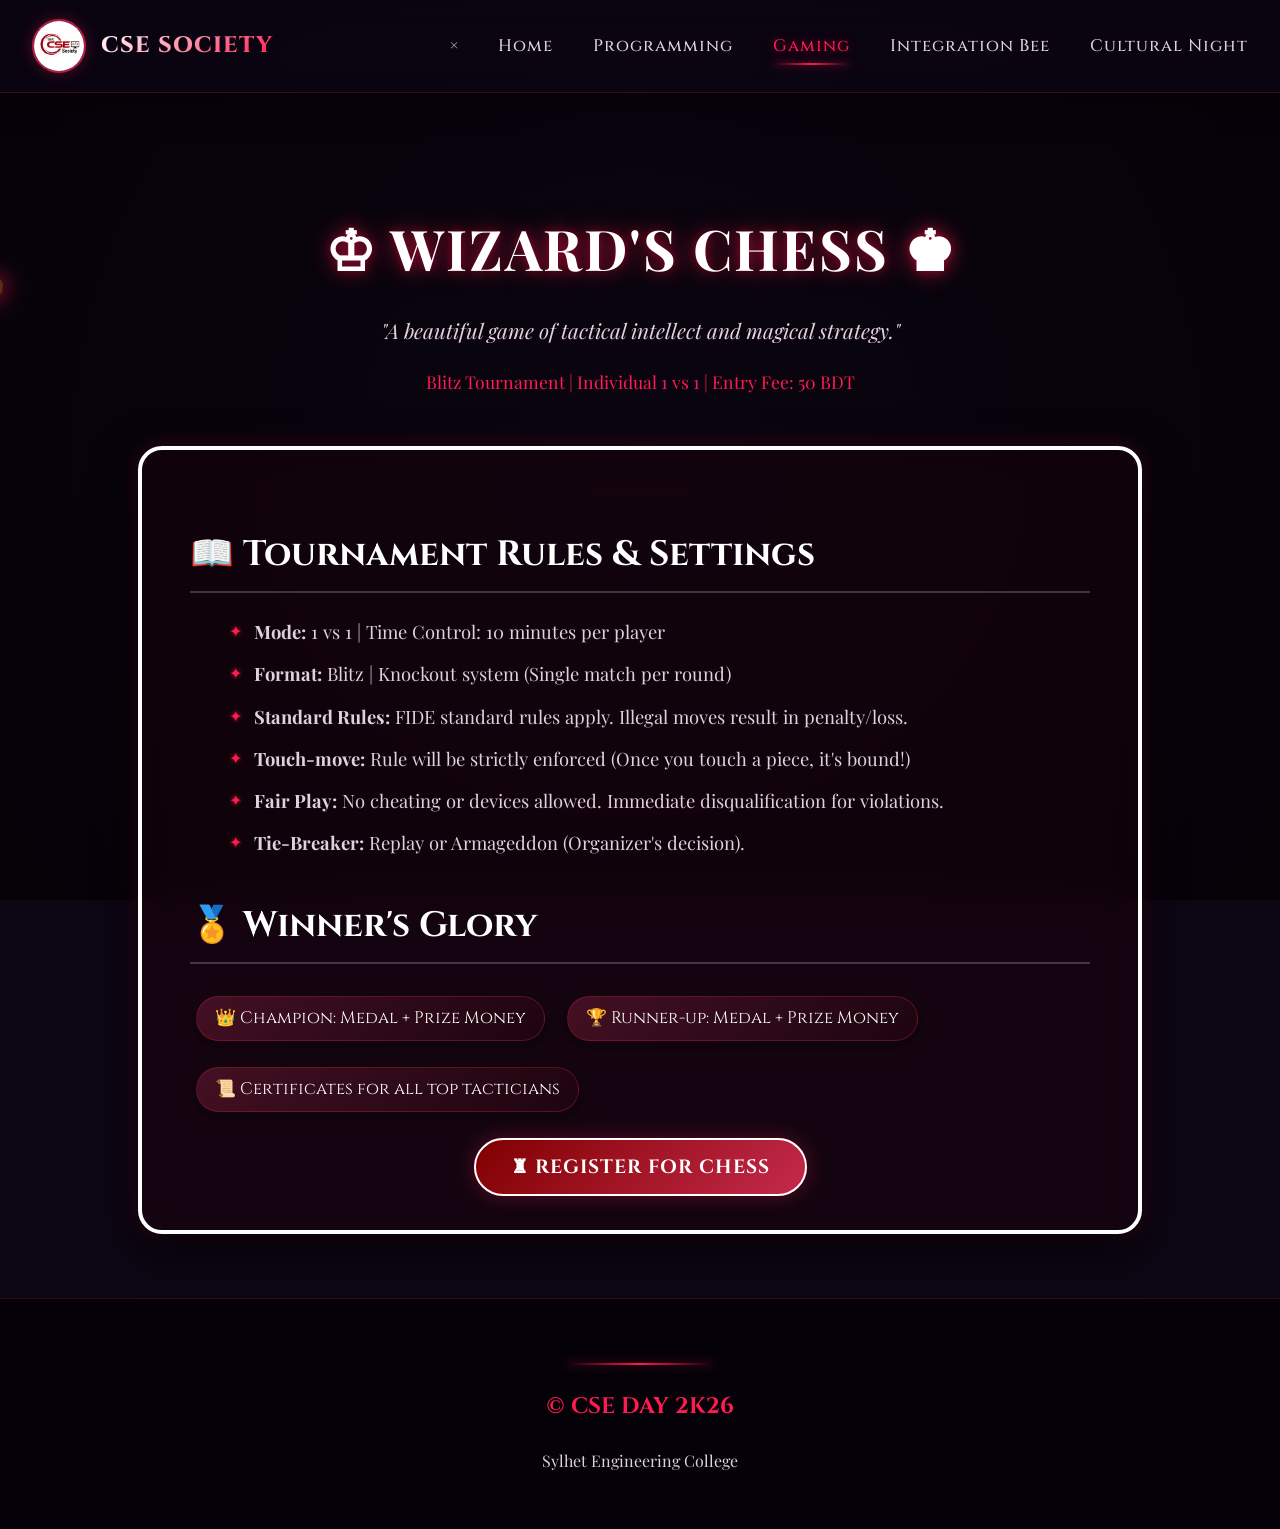
==== pages/chess.html @ 351ba182 "first" ====
<!DOCTYPE html>
<html lang="en">
<head>
  <meta charset="UTF-8">
  <meta name="viewport" content="width=device-width, initial-scale=1.0">
  <title>Chess Competition | CSE DAY 2K26</title>
  <link rel="preconnect" href="https://fonts.googleapis.com">
  <link href="https://fonts.googleapis.com/css2?family=Cinzel:wght@400;500;600;700;800;900&family=Playfair+Display:ital,wght@0,400;0,500;0,600;0,700;1,400&display=swap" rel="stylesheet">
  <link rel="stylesheet" href="../style.css">
  <style>
    .hp-hero { padding: 4rem 1.5rem 1rem; text-align: center; }
  </style>
</head>
<body>
<div class="nav-overlay" id="navOverlay"></div>

<!-- THE LEGENDARY FLYING BROOMSTICK (Restored High-Detail) -->
<div class="broomstick" id="magicBroom">
  <svg viewBox="0 0 512 512" style="filter: drop-shadow(0 0 10px rgba(255,26,79,0.3));">
    <!-- Handle -->
    <path d="M480 32c-17.7 0-32 14.3-32 32 0 4.1 1.1 7.9 2.9 11.4L208.6 317.7c-5.5-2.4-11.6-3.7-18.1-3.7-23.4 0-42.5 19.1-42.5 42.5s19.1 42.5 42.5 42.5 42.5-19.1 42.5-42.5c0-6.5-1.4-12.6-3.7-18.1L472.6 96.9c3.5 1.8 7.3 2.9 11.4 2.9 17.7 0 32-14.3 32-32s-14.3-32-32-32z" fill="#5d2f11" />
    <!-- Bristles Layer 1 -->
    <path d="M168 320c-40 0-80 20-100 60-20 40-20 90 10 110s90 10 110-10 20-90-20-160z" fill="#9e7e10" />
    <!-- Bristles Layer 2 -->
    <path d="M140 340c-30 0-60 15-75 45-15 30-15 70 5 85s70 5 85-5 15-70-15-125z" fill="#c9a11d" />
    <!-- Twine -->
    <rect x="175" y="325" width="40" height="15" rx="5" transform="rotate(-45 175 325)" fill="#b81a44" />
  </svg>
</div>

<div class="main-wrapper">

  <nav class="navbar">
    <div class="nav-container">
      <a href="../index.html" class="nav-logo">
        <img src="../images/logo.png" alt="CSE Society" class="logo-img" onerror="this.src='https://placehold.co/50x50/800000/ffffff?text=CSE'">
        <span class="logo-text">CSE Society</span>
      </a>
      <ul class="nav-menu" id="navMenu">
        <div class="close-menu" id="closeMenu">&times;</div>
        <li><a href="../index.html" class="nav-link">Home</a></li>
        <li><a href="programming.html" class="nav-link">Programming</a></li>
        <li><a href="gaming.html" class="nav-link active">Gaming</a></li>
        <li><a href="integration-bee.html" class="nav-link">Integration Bee</a></li>
        <li><a href="cultural.html" class="nav-link">Cultural Night</a></li>
      </ul>
      <div class="hamburger" id="hamburger">
        <span></span><span></span><span></span>
      </div>
    </div>
  </nav>

  <main>
    <section class="hp-hero">
      <h1 class="glowing-text">♔ Wizard's Chess ♚</h1>
      <p style="font-size: 1.3rem; color: #e6d0dc; font-style: italic;">"A beautiful game of tactical intellect and magical strategy."</p>
      <p style="margin-top:0.5rem; font-size:1.1rem; color:#ff1a4f;">Blitz Tournament | Individual 1 vs 1 | Entry Fee: 50 BDT</p>
    </section>
    
    <div class="detail-card">
      <h2>📖 Tournament Rules & Settings</h2>
      <ul class="rules-list">
        <li><strong>Mode:</strong> 1 vs 1 | Time Control: 10 minutes per player</li>
        <li><strong>Format:</strong> Blitz | Knockout system (Single match per round)</li>
        <li><strong>Standard Rules:</strong> FIDE standard rules apply. Illegal moves result in penalty/loss.</li>
        <li><strong>Touch-move:</strong> Rule will be strictly enforced (Once you touch a piece, it's bound!)</li>
        <li><strong>Fair Play:</strong> No cheating or devices allowed. Immediate disqualification for violations.</li>
        <li><strong>Tie-Breaker:</strong> Replay or Armageddon (Organizer's decision).</li>
      </ul>
      
      <h2 style="margin-top:2.5rem;">🏅 Winner's Glory</h2>
      <div style="display:flex; flex-wrap:wrap; gap:10px;">
        <div class="prize-badge">👑 Champion: Medal + Prize Money</div>
        <div class="prize-badge">🏆 Runner-up: Medal + Prize Money</div>
        <div class="prize-badge">📜 Certificates for all top tacticians</div>
      </div>
      
      <div style="text-align:center; margin-top:2rem;">
        <a href="https://forms.gle/GVWqc3Bn99wPFWfNA" class="register-btn" style="text-decoration:none;" target="_blank">♜ Register for Chess</a>
      </div>
    </div>
  </main>

  <footer class="footer">
    <div class="magic-separator"></div>
    <div style="color: #e0d0e0;">
      <h3 style="font-family:'Cinzel'; font-size:1.4rem; color: #ff1a4f;">© CSE DAY 2K26</h3>
      <p>Sylhet Engineering College</p>
    </div>
  </footer>
</div>

<div class="stars" id="starsContainer"></div>
<script src="../script.js"></script>
</body>
</html>
---- style.css ----
html, body {
  width: 100%;
  overflow-x: hidden;
  position: relative;
  background-color: #0d0614;
}

body {
  margin: 0;
  padding: 0;
  color: #f0e6f0;
  font-family: 'Playfair Display', serif;
  line-height: 1.6;
  background-image: 
    radial-gradient(circle at 15% 50%, rgba(60, 10, 30, 0.4), transparent 50%),
    radial-gradient(circle at 85% 30%, rgba(20, 10, 50, 0.4), transparent 50%);
  background-attachment: fixed;
}

/* Animated Stars Background */
.stars {
  position: fixed;
  top: 0;
  left: 0;
  width: 100%;
  height: 100%;
  pointer-events: none;
  z-index: 0;
  background: radial-gradient(circle at center, #0a0510 0%, #050208 100%);
}
.star {
  position: absolute;
  background: white;
  border-radius: 50%;
  opacity: 0;
  animation: twinkle var(--duration, 3s) infinite alternate;
  box-shadow: 0 0 10px rgba(255, 255, 255, 0.8);
}
@keyframes twinkle {
  0% { opacity: 0.1; transform: scale(0.8);}
  100% { opacity: 0.8; transform: scale(1.2);}
}

/* Floating particles (magical dust) */
.particle {
  position: fixed;
  pointer-events: none;
  background: radial-gradient(circle, #ffb3c6, transparent);
  border-radius: 50%;
  filter: blur(3px);
  animation: floatParticle 8s infinite ease-in-out;
  z-index: 0;
  box-shadow: 0 0 15px #ff3366;
}
@keyframes floatParticle {
  0% { transform: translateY(0) translateX(0) scale(1); opacity: 0;}
  50% { opacity: 0.5; transform: translateY(-40px) translateX(30px) scale(1.3);}
  100% { transform: translateY(-80px) translateX(-15px) scale(0.7); opacity: 0;}
}

/* Main content wrapper with overflow clipping for particles and broom */
.main-wrapper {
  position: relative;
  z-index: 2;
  min-height: 100vh;
  display: flex;
  flex-direction: column;
  overflow: hidden; 
  width: 100%;
}
main {
  flex: 1;
}

/* Growing aura behind hero */
.hero-aura {
  position: absolute;
  top: 40%;
  left: 50%;
  transform: translate(-50%, -50%);
  width: 80%;
  height: 500px;
  background: radial-gradient(ellipse, rgba(138, 20, 60, 0.25), transparent 70%);
  filter: blur(80px);
  pointer-events: none;
  z-index: 0;
}

/* Navbar */
.navbar {
  position: sticky;
  top: 0;
  z-index: 100;
  background: rgba(13, 6, 20, 0.7);
  backdrop-filter: blur(16px);
  -webkit-backdrop-filter: blur(16px);
  border-bottom: 1px solid rgba(184, 26, 68, 0.3);
  padding: 1rem 2rem;
  box-shadow: 0 4px 30px rgba(0, 0, 0, 0.5);
}
.nav-container {
  max-width: 1400px;
  margin: 0 auto;
  display: flex;
  justify-content: space-between;
  align-items: center;
}
.nav-logo {
  display: flex;
  align-items: center;
  gap: 15px;
  text-decoration: none;
}
.logo-img {
  height: 50px;
  width: auto;
  border-radius: 50%;
  border: 2px solid #b81a44;
  box-shadow: 0 0 15px rgba(184, 26, 68, 0.4);
  background: #000;
  transition: transform 0.3s ease;
}
.nav-logo:hover .logo-img {
  transform: rotate(5deg) scale(1.05);
}
.logo-text {
  font-family: 'Cinzel', serif;
  font-weight: 800;
  font-size: 1.4rem;
  background: linear-gradient(135deg, #ffffff, #ff1a4f);
  -webkit-background-clip: text;
  background-clip: text;
  color: transparent;
  letter-spacing: 1px;
  text-transform: uppercase;
}
.nav-menu {
  display: flex;
  gap: 2.5rem;
  list-style: none;
}
.nav-link {
  text-decoration: none;
  color: #e0d0e0;
  font-weight: 500;
  font-family: 'Cinzel', serif;
  transition: all 0.3s cubic-bezier(0.25, 0.46, 0.45, 0.94);
  font-size: 1.05rem;
  letter-spacing: 1px;
  position: relative;
  padding: 0.5rem 0;
}
.nav-link::after {
  content: '';
  position: absolute;
  width: 0;
  height: 2px;
  bottom: 0;
  left: 50%;
  background: linear-gradient(90deg, transparent, #ff1a4f, transparent);
  transition: width 0.3s ease, left 0.3s ease;
  box-shadow: 0 0 8px rgba(255, 26, 79, 0.6);
}
.nav-link:hover::after, .nav-link.active::after {
  width: 100%;
  left: 0;
}
.nav-link:hover, .nav-link.active {
  color: #ff1a4f;
  text-shadow: 0 0 10px rgba(255, 26, 79, 0.5);
}
.hamburger {
  display: none;
  flex-direction: column;
  cursor: pointer;
  z-index: 101;
}
.hamburger span {
  width: 30px;
  height: 3px;
  background: #ff1a4f;
  margin: 4px;
  border-radius: 3px;
  transition: 0.4s;
  box-shadow: 0 0 5px rgba(255, 26, 79, 0.5);
}

/* Natural Magical Floating Broom (Restored & Enhanced) */
.broomstick {
  position: fixed; /* Fixed so it follows scroll magically */
  top: 15%;
  left: -300px; /* Start off-screen */
  width: 160px;
  height: auto;
  z-index: 10000; /* Above almost everything */
  filter: drop-shadow(0 0 15px rgba(255, 26, 79, 0.6));
  pointer-events: none;
  transition: transform 0.1s linear; /* Smooth micro-tilts */
  opacity: 1;
}

/* Permanent Magic Float for All Cards */
@keyframes magicFloat {
  0%, 100% { transform: translateY(0) rotate(0deg); }
  25% { transform: translateY(-12px) rotate(-1.5deg); }
  75% { transform: translateY(8px) rotate(1.5deg); }
}

.floating-card, .detail-card {
  animation: magicFloat 8s infinite ease-in-out;
}

/* Scroll Reveal Base Classes */
.reveal {
  opacity: 0;
  transform: translateY(30px);
  transition: all 0.8s cubic-bezier(0.4, 0, 0.2, 1);
}
.reveal.active {
  opacity: 1;
  transform: translateY(0);
}

/* "Live" Event Icon Animations */
.live-icon { display: block; margin-bottom: 1rem; filter: drop-shadow(0 0 12px rgba(255, 26, 79, 0.45)); position:relative; transition: transform 0.3s ease;}

/* Icon: Code Duel (Pulsing) */
.icon-code { animation: techPulse 2.5s infinite alternate ease-in-out; }
@keyframes techPulse { from { transform: scale(1); filter: brightness(1); } to { transform: scale(1.1); filter: brightness(1.3) drop-shadow(0 0 15px #ff1a4f); } }

/* Icon: Gaming (Floating) */
.icon-game { animation: controllerFloat 3.5s infinite ease-in-out; }
@keyframes controllerFloat { 0%, 100% { transform: translateY(0) rotate(-5deg); } 50% { transform: translateY(-15px) rotate(5deg); } }

/* Icon: Sports (Bouncing) */
.icon-sport { animation: sportBlink 2s infinite ease-in-out; }
@keyframes sportBlink { 0%, 100% { transform: scale(1); opacity: 1; } 50% { transform: scale(1.1); opacity: 0.85; } }

/* Icon: Photo (Soft Snap) */
.icon-photo { animation: focusSnap 4s infinite ease-in-out; }
@keyframes focusSnap { 0%, 100% { transform: scale(1); } 90% { transform: scale(1); } 95% { transform: scale(0.9); } }

/* Icon: SHAPA (Heartbeat) */
.icon-love { animation: magicHeartbeat 1.8s infinite cubic-bezier(0.4, 0, 0.6, 1); }
@keyframes magicHeartbeat { 0% { transform: scale(1); } 14% { transform: scale(1.25); } 28% { transform: scale(1); } 42% { transform: scale(1.25); } 70% { transform: scale(1); } }

/* Icon: Cultural (Rhythmic Sway) */
.icon-dance { animation: vibeSway 3s infinite ease-in-out; transform-origin: bottom; }
@keyframes vibeSway { 0%, 100% { transform: rotate(-8deg); } 50% { transform: rotate(8deg); } }

/* Icon: Music (Floating Notes) */
.icon-music { animation: meloFloat 4.5s infinite ease-in-out; }
@keyframes meloFloat { 0%, 100% { transform: translateY(0) scale(1); } 50% { transform: translateY(-12px) scale(1.05); } }

/* Page Generic Hero */
.event-detail-hero {
  text-align: center;
  padding: 4rem 1.5rem 2rem;
  position: relative;
}
.glowing-text {
  font-size: 3.5rem;
  color: #ffffff;
  text-shadow: 0 0 25px rgba(255, 26, 79, 0.6), 0 0 10px rgba(128, 0, 32, 0.8);
  margin-bottom: 0.5rem;
  letter-spacing: 2px;
  text-transform: uppercase;
}
.event-detail-hero p {
  font-size: 1.3rem;
  color: #e6d0dc;
  max-width: 700px;
  margin: 0 auto;
  font-style: italic;
  opacity: 0.9;
}

/* Detailed Cards - Refined for HP Style (Crystal Glass Overhaul) */
.detail-card {
  max-width: 900px;
  margin: 1rem auto 4rem;
  background: rgba(45, 0, 10, 0.25); /* Crystal Subtlety Reverted */
  padding: 3rem;
  border-radius: 24px;
  border: 4px solid #ffffff; /* Premium White Border */
  backdrop-filter: blur(20px);
  -webkit-backdrop-filter: blur(20px);
  box-shadow: 0 15px 45px rgba(0, 0, 0, 0.8), 0 0 20px rgba(184, 26, 68, 0.3);
  transition: all 0.4s cubic-bezier(0.175, 0.885, 0.32, 1.275);
  animation: magicFloat 8s infinite ease-in-out;
}
.detail-card:hover {
  transform: translateY(-12px) scale(1.02);
  box-shadow: 0 25px 60px rgba(0, 0, 0, 0.9), 0 0 50px rgba(255, 26, 79, 0.7);
  border-color: #ff1a4f;
  background: rgba(80, 0, 20, 0.4);
}
.detail-card h2 {
  font-family: 'Cinzel', serif;
  font-size: 2.2rem;
  color: #ffffff;
  border-bottom: 2px solid rgba(255, 255, 255, 0.2);
  padding-bottom: 0.5rem;
  margin-bottom: 1.5rem;
}
.rules-list {
  margin: 0 0 2rem 1.5rem;
}
.rules-list li {
  margin-bottom: 0.8rem;
  font-size: 1.15rem;
  color: #e0d0e0;
  position: relative;
  list-style: none;
}
.rules-list li::before {
  content: '✦';
  color: #ff1a4f;
  position: absolute;
  left: -25px;
  top: 1px;
  font-size: 1rem;
  text-shadow: 0 0 5px rgba(255, 26, 79, 0.6);
}

/* Prize Badges */
.prize-badge {
  background: linear-gradient(135deg, rgba(80, 20, 40, 0.8), rgba(30, 5, 15, 0.9));
  display: inline-flex;
  align-items: center;
  padding: 8px 18px;
  border-radius: 30px;
  margin: 8px 6px;
  font-size: 1.05rem;
  border: 1px solid rgba(184, 26, 68, 0.4);
  box-shadow: 0 4px 15px rgba(0,0,0,0.4);
  color: #fff;
  font-family: 'Cinzel', serif;
  transition: all 0.3s ease;
}
.prize-badge:hover {
  transform: translateY(-3px) scale(1.05);
  border-color: #ff1a4f;
  box-shadow: 0 8px 25px rgba(255, 26, 79, 0.3);
}

/* Generic Button */
.register-btn {
  background: linear-gradient(135deg, #800000, #c42a4c);
  border: 2px solid #ffffff;
  padding: 14px 35px;
  font-size: 1.2rem;
  font-weight: bold;
  border-radius: 50px;
  color: #ffffff;
  cursor: pointer;
  transition: all 0.3s cubic-bezier(0.175, 0.885, 0.32, 1.275);
  font-family: 'Cinzel', serif;
  margin-top: 2rem;
  box-shadow: 0 0 20px rgba(184, 26, 68, 0.4);
  text-transform: uppercase;
  letter-spacing: 1px;
}
.register-btn:hover {
  transform: scale(1.08) translateY(-4px);
  box-shadow: 0 10px 40px rgba(255, 26, 79, 0.8);
  border-color: #ff1a4f;
}

/* Footer Focus */
.footer {
  background: rgba(5, 2, 8, 0.95);
  border-top: 1px solid rgba(184, 26, 68, 0.3);
  text-align: center;
  padding: 2.5rem 1.5rem;
  margin-top: auto;
  backdrop-filter: blur(15px);
}
.magic-separator {
  width: 150px;
  height: 2px;
  background: linear-gradient(90deg, transparent, #ff1a4f, transparent);
  margin: 1.5rem auto;
  box-shadow: 0 0 10px rgba(255, 26, 79, 0.5);
}
/* Mobile Menu Overlay Backdrop */
.nav-overlay {
  position: fixed;
  top: 0;
  left: 0;
  width: 100%;
  height: 100%;
  background: rgba(0, 0, 0, 0.7);
  backdrop-filter: blur(8px);
  z-index: 998;
  opacity: 0;
  visibility: hidden;
  transition: opacity 0.4s ease;
}
.nav-overlay.active {
  opacity: 1;
  visibility: visible;
}

/* ULTIMATE RESPONSIVE REFINEMENT (v3) */
html, body { overflow-x: hidden; width: 100%; position: relative;}
.main-wrapper { overflow: hidden; width: 100%; position: relative;}

.explorer-grid {
  display: grid;
  grid-template-columns: repeat(4, 1fr);
  grid-gap: 2.5rem;
  max-width: 1400px;
  margin: 4rem auto;
  padding: 0 2rem;
}

@media (max-width: 1200px) {
  .explorer-grid { grid-template-columns: repeat(3, 1fr); gap: 2rem; }
}

@media (max-width: 900px) {
  .explorer-grid { grid-template-columns: repeat(2, 1fr); gap: 1.5rem; padding: 0 1.5rem; }
  .glowing-text { font-size: 2.8rem; }
  .navbar { padding: 1rem 1.5rem; }
}

@media (max-width: 768px) {
  .close-menu { 
    display: block !important; 
    position: absolute; 
    top: 25px; 
    right: 25px; 
    font-size: 2.5rem; 
    color: #ff1a4f; 
    cursor: pointer; 
    z-index: 1001;
    line-height: 1;
  }
  .nav-menu {
    position: fixed;
    right: -100%;
    top: 0;
    flex-direction: column;
    background: rgba(25, 0, 10, 0.98); 
    backdrop-filter: blur(35px);
    width: 280px; /* Simplified Width */
    height: 100vh;
    padding: 6rem 1.5rem;
    gap: 2rem;
    transition: 0.5s cubic-bezier(0.19, 1, 0.22, 1);
    box-shadow: -15px 0 40px rgba(0,0,0,0.9);
    border-left: 2px solid rgba(255, 26, 79, 0.5);
    border-radius: 40px 0 0 40px; 
    z-index: 1000;
    align-items: center;
    text-align: center;
  }
  .nav-menu.active { right: 0; }
  .hamburger { display: flex; }
  
  .detail-card { padding: 2.5rem; margin-bottom: 2.5rem; }
}

@media (max-width: 600px) {
  /* THE MAGICAL 2-COLUMN MOBILE GRID WITH X-AXIS MARGIN */
  .explorer-grid { 
    grid-template-columns: 1fr 1fr; 
    column-gap: 0.8rem; 
    row-gap: 1.2rem;
    padding: 0 1.5rem; /* Increased X Margin for the Grid */
    margin: 2.5rem auto;
  }
  .detail-card { 
    padding: 1.2rem 0.8rem; 
    border-radius: 18px; 
    border-width: 3px; 
    margin: 0 0.2rem; /* Subtle Extra Card Margin */
  }
  .detail-card h3 { font-size: 1.1rem !important; margin-top: 0.5rem; }
  .live-icon { font-size: 2.2rem !important; margin-bottom: 0.5rem !important; }
  .register-btn { font-size: 0.75rem !important; padding: 10px 12px !important; }

  .glowing-text { font-size: 2.2rem; }
  .navbar { padding: 0.8rem 1.2rem; }
  .logo-text { font-size: 1.2rem; }
  .logo-img { height: 42px; }
  .broomstick { width: 100px; }
}
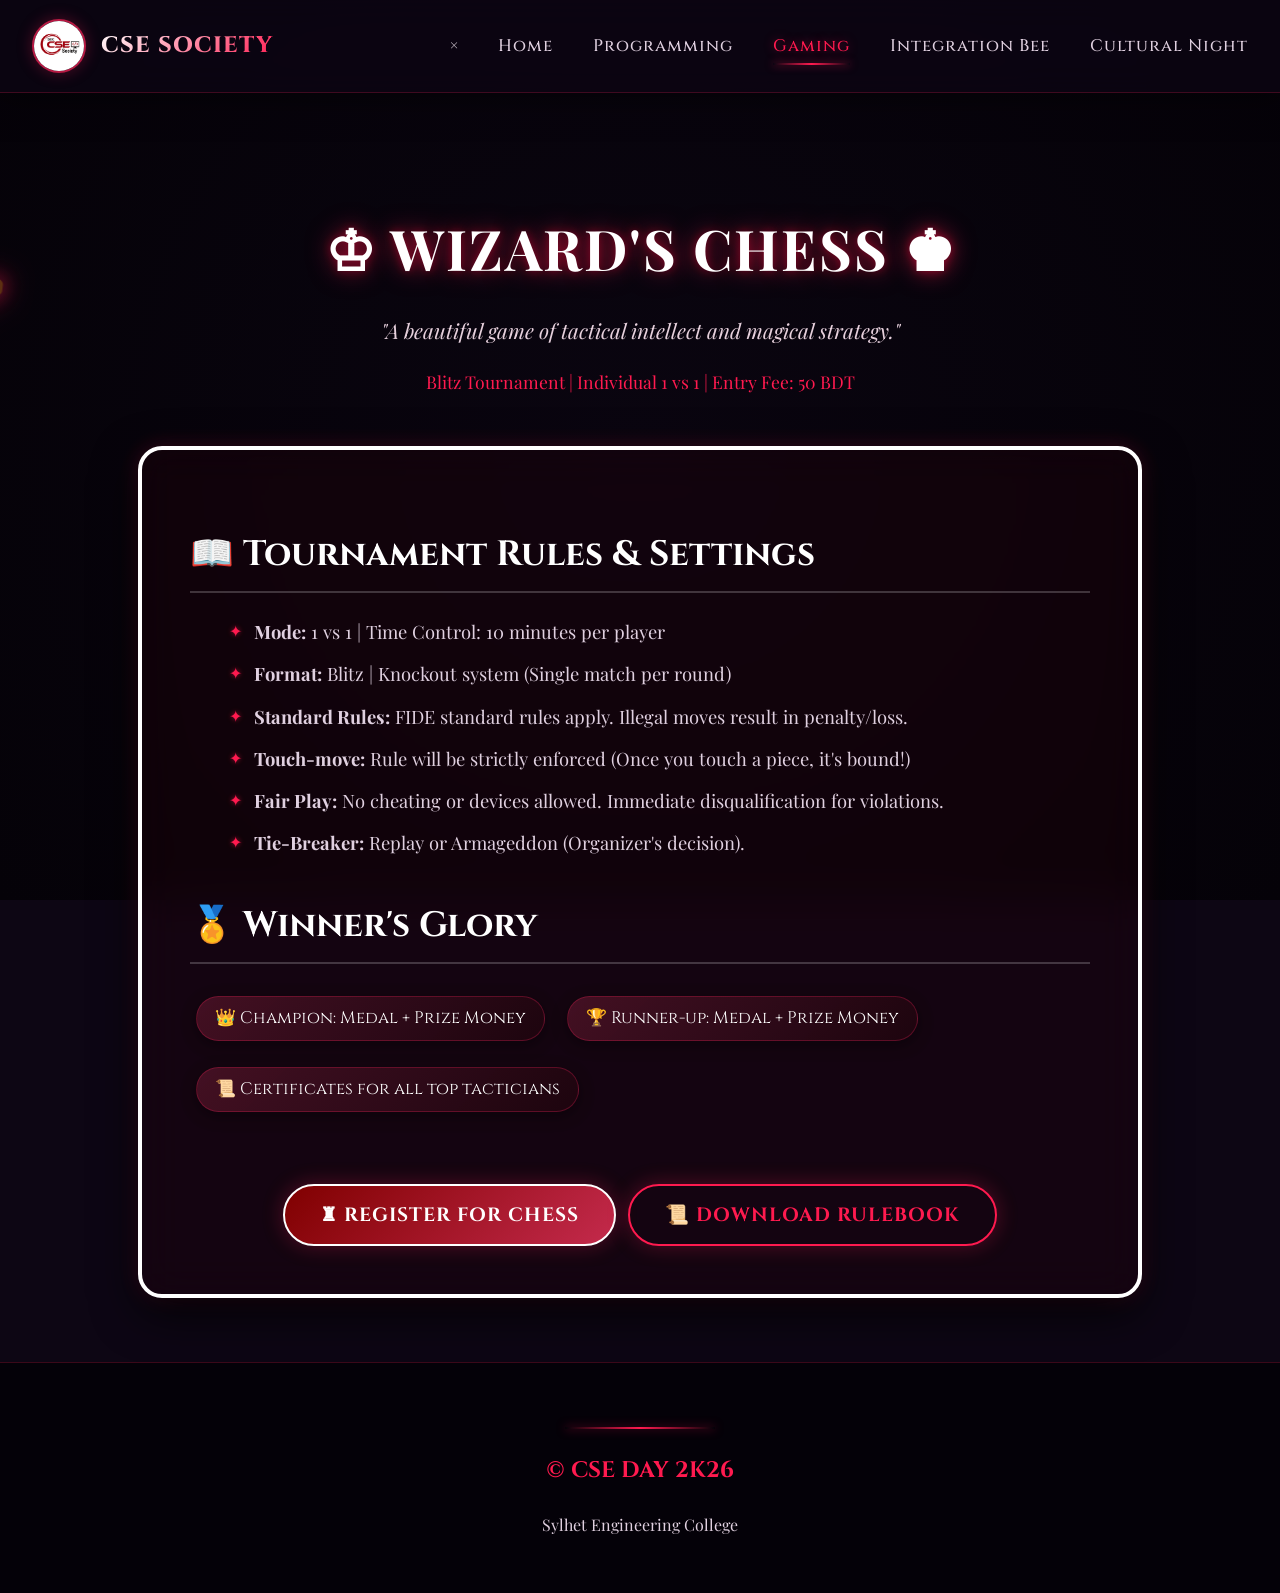
==== commit f2558cfa: "Rulebook pdf paths and gaming thematic icons updated" ====
--- a/pages/chess.html
+++ b/pages/chess.html
@@ -75,8 +75,9 @@
         <div class="prize-badge">📜 Certificates for all top tacticians</div>
       </div>
       
-      <div style="text-align:center; margin-top:2rem;">
+      <div style="text-align:center; margin-top:2rem; display:flex; flex-wrap:wrap; gap:12px; justify-content:center;">
         <a href="https://forms.gle/GVWqc3Bn99wPFWfNA" class="register-btn" style="text-decoration:none;" target="_blank">♜ Register for Chess</a>
+        <a href="../rulebooks/cse_day_chess_rulebook.pdf" download class="register-btn" style="background:transparent; border-color:#ff1a4f; color:#ff1a4f; text-decoration:none;">📜 Download Rulebook</a>
       </div>
     </div>
   </main>
--- a/style.css
+++ b/style.css
@@ -188,15 +188,66 @@
 /* Natural Magical Floating Broom (Restored & Enhanced) */
 .broomstick {
   position: fixed; /* Fixed so it follows scroll magically */
-  top: 15%;
-  left: -300px; /* Start off-screen */
   width: 160px;
   height: auto;
   z-index: 10000; /* Above almost everything */
   filter: drop-shadow(0 0 15px rgba(255, 26, 79, 0.6));
   pointer-events: none;
-  transition: transform 0.1s linear; /* Smooth micro-tilts */
   opacity: 1;
+}
+
+.static-broom {
+  width: 120px;
+  transform: rotate(45deg) scaleX(-1);
+  opacity: 0.7;
+}
+
+@keyframes randomFlight1 {
+  0% { top: 10%; left: -300px; transform: rotate(-20deg); }
+  50% { transform: rotate(10deg); }
+  100% { top: 30%; left: 110%; transform: rotate(-20deg); }
+}
+
+@keyframes randomFlight2 {
+  0% { top: 60%; left: -300px; transform: rotate(20deg); }
+  50% { transform: rotate(-10deg); }
+  100% { top: 20%; left: 110%; transform: rotate(20deg); }
+}
+
+@keyframes randomFlight3 {
+  0% { bottom: 20%; left: -300px; transform: rotate(-15deg); }
+  50% { transform: rotate(15deg); }
+  100% { bottom: 50%; left: 110%; transform: rotate(-15deg); }
+}
+
+@keyframes randomFlight4 {
+  0% { top: 40%; left: -300px; transform: rotate(25deg); }
+  50% { transform: rotate(-5deg); }
+  100% { top: 60%; left: 110%; transform: rotate(25deg); }
+}
+
+@keyframes staticFlight1 {
+  0% { bottom: 10%; right: -300px; transform: rotate(45deg) scaleX(-1); }
+  50% { transform: rotate(35deg) scaleX(-1); }
+  100% { bottom: 40%; right: 110%; transform: rotate(45deg) scaleX(-1); }
+}
+
+@keyframes staticFlight2 {
+  0% { top: 70%; right: -300px; transform: rotate(-30deg) scaleX(-1); }
+  50% { transform: rotate(-20deg) scaleX(-1); }
+  100% { top: 30%; right: 110%; transform: rotate(-30deg) scaleX(-1); }
+}
+
+@keyframes staticFlight3 {
+  0% { bottom: 60%; right: -300px; transform: rotate(60deg) scaleX(-1); }
+  50% { transform: rotate(50deg) scaleX(-1); }
+  100% { bottom: 20%; right: 110%; transform: rotate(60deg) scaleX(-1); }
+}
+
+@keyframes staticFlight4 {
+  0% { top: 20%; right: -300px; transform: rotate(-45deg) scaleX(-1); }
+  50% { transform: rotate(-35deg) scaleX(-1); }
+  100% { top: 50%; right: 110%; transform: rotate(-45deg) scaleX(-1); }
 }
 
 /* Permanent Magic Float for All Cards */
